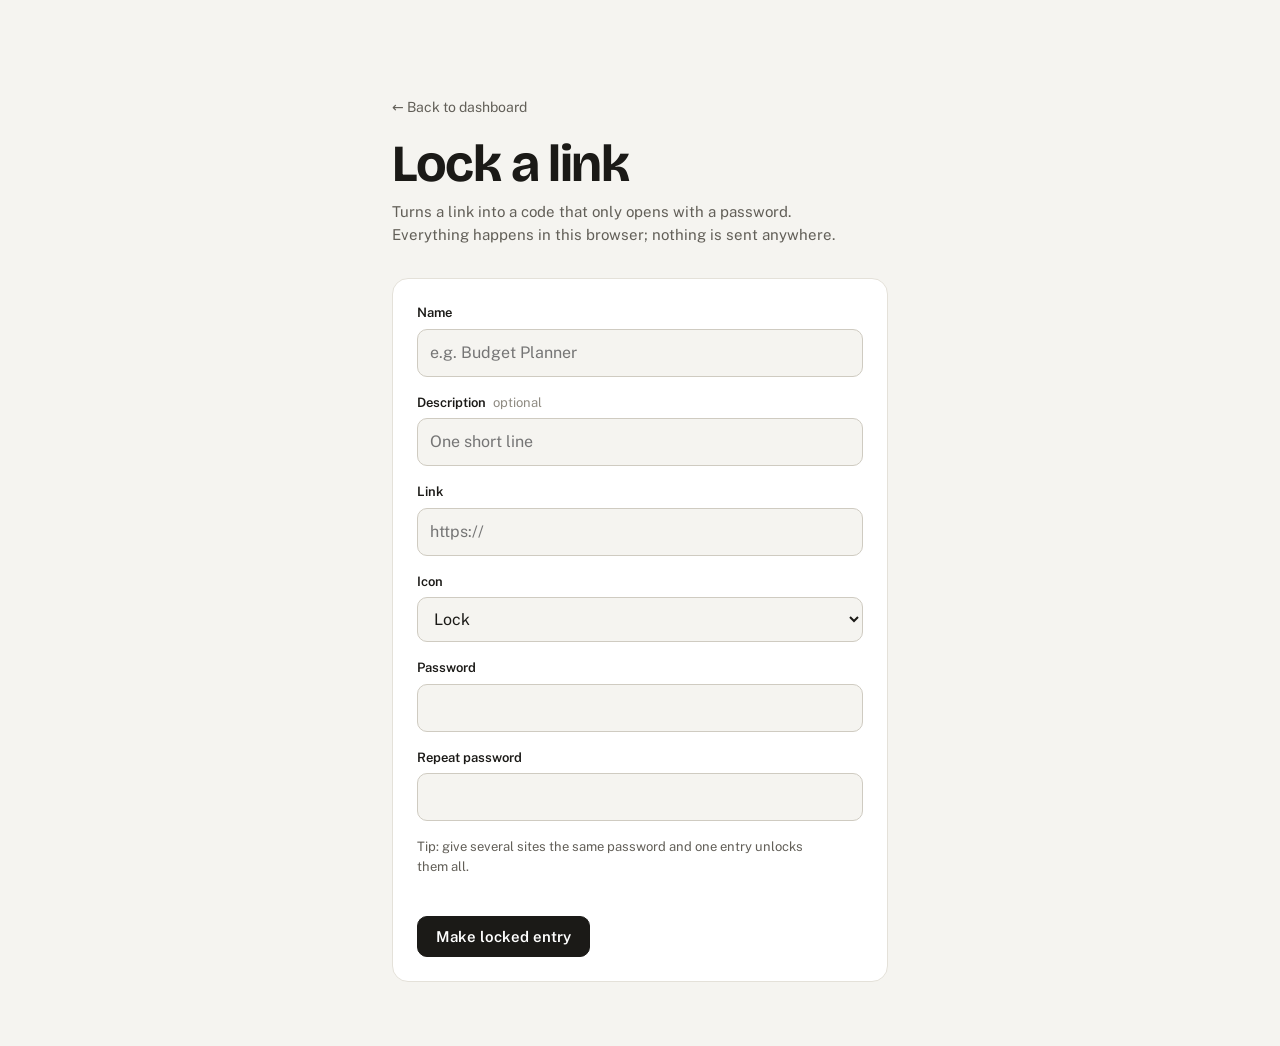
==== lock.html @ 9c4c668e "Add launchpad dashboard Links to Card Picker and Travel Tracker, with support for password-locked en" ====
<!doctype html>
<html lang="en">
<head>
<meta charset="utf-8">
<meta name="viewport" content="width=device-width, initial-scale=1, viewport-fit=cover">
<meta name="robots" content="noindex, nofollow">
<title>Lock a Link</title>
<link rel="preconnect" href="https://fonts.googleapis.com">
<link rel="preconnect" href="https://fonts.gstatic.com" crossorigin>
<link rel="stylesheet" href="https://fonts.googleapis.com/css2?family=Bricolage+Grotesque:opsz,wght@12..96,600;12..96,700&family=Public+Sans:wght@400;500;600&family=JetBrains+Mono:wght@500&display=swap">
<link rel="stylesheet" href="style.css">
<script src="shared.js"></script>
</head>
<body>
<main class="wrap narrow">
  <header class="masthead">
    <a class="back" href="./">&larr; Back to dashboard</a>
    <h1>Lock a link</h1>
    <p class="sub">Turns a link into a code that only opens with a password. Everything happens in this browser; nothing is sent anywhere.</p>
  </header>

  <form id="form" class="panel" novalidate>
    <div class="field">
      <label for="name">Name</label>
      <input id="name" required placeholder="e.g. Budget Planner">
    </div>
    <div class="field">
      <label for="desc">Description <span class="opt">optional</span></label>
      <input id="desc" placeholder="One short line">
    </div>
    <div class="field">
      <label for="url">Link</label>
      <input id="url" type="url" required placeholder="https://">
    </div>
    <div class="field">
      <label for="icon">Icon</label>
      <select id="icon"></select>
    </div>
    <div class="field">
      <label for="pw">Password</label>
      <input id="pw" type="password" required autocomplete="new-password">
    </div>
    <div class="field">
      <label for="pw2">Repeat password</label>
      <input id="pw2" type="password" required autocomplete="new-password">
    </div>
    <p class="sub" style="font-size:13px">Tip: give several sites the same password and one entry unlocks them all.</p>
    <p class="error" id="error" role="alert"></p>
    <button type="submit" class="btn" id="make">Make locked entry</button>
  </form>

  <section id="out" class="panel" hidden>
    <h2>Paste this into sites.js</h2>
    <p class="sub">Add it inside the <code>sites: [ … ]</code> list, then publish the change.</p>
    <pre><code id="snippet"></code></pre>
    <button type="button" class="btn secondary" id="copy">Copy</button>
  </section>
</main>

<script>
const $ = (id) => document.getElementById(id);

for (const name of Object.keys(ICON_COLORS)) {
  $("icon").add(new Option(name[0].toUpperCase() + name.slice(1), name, name === "lock", name === "lock"));
}

$("form").addEventListener("submit", async (e) => {
  e.preventDefault();
  const error = $("error");
  const name = $("name").value.trim();
  const url = $("url").value.trim();
  const pw = $("pw").value;
  error.textContent = "";

  if (!name) return (error.textContent = "Give the site a name.");
  try {
    if (!/^https?:$/.test(new URL(url).protocol)) throw 0;
  } catch {
    return (error.textContent = "Enter the full link, starting with https://");
  }
  if (pw.length < 8) return (error.textContent = "Use a password of at least 8 characters.");
  if (pw !== $("pw2").value) return (error.textContent = "The two passwords don't match.");

  $("make").disabled = true;
  $("make").textContent = "Locking…";
  const code = await Vault.lock(url, pw);
  const check = await Vault.unlock(code, pw); // make sure it opens again before showing it
  $("make").disabled = false;
  $("make").textContent = "Make locked entry";
  if (check !== url) return (error.textContent = "Something went wrong. Please try again.");

  const entry = { name, description: $("desc").value.trim() || undefined, icon: $("icon").value, locked: code };
  const lines = Object.entries(entry)
    .filter(([, v]) => v !== undefined)
    .map(([k, v]) => `  ${k}: ${JSON.stringify(v)},`);
  $("snippet").textContent = `{\n${lines.join("\n")}\n},`;
  $("out").hidden = false;
  $("out").scrollIntoView({ behavior: "smooth", block: "start" });
});

$("copy").addEventListener("click", async () => {
  try {
    await navigator.clipboard.writeText($("snippet").textContent);
    $("copy").textContent = "Copied";
  } catch {
    $("copy").textContent = "Select the text above to copy";
  }
  setTimeout(() => ($("copy").textContent = "Copy"), 2000);
});
</script>
</body>
</html>
---- style.css ----
:root {
  --bg: #f5f4f0;
  --surface: #ffffff;
  --surface-2: #faf9f6;
  --text: #1b1a17;
  --muted: #625f58;
  --faint: #8f8b82;
  --border: #e4e1d9;
  --border-strong: #cfcbc1;
  --focus: #2f6fde;
  --danger: #c2412d;
  --btn-bg: #1b1a17;
  --btn-text: #ffffff;
  --shadow: 0 1px 2px rgba(20, 18, 12, .04), 0 12px 28px -14px rgba(20, 18, 12, .22);

  --teal: #0f8a72;   --teal-bg: #e1f3ee;
  --blue: #2f6fde;   --blue-bg: #e5eefc;
  --amber: #a86400;  --amber-bg: #fbefd9;
  --violet: #6d45d4; --violet-bg: #eee8fb;
  --rose: #c13a5b;   --rose-bg: #fbe5eb;
  --slate: #4e5a6b;  --slate-bg: #e8ebef;
  color-scheme: light;
}

@media (prefers-color-scheme: dark) {
  :root {
    --bg: #121211;
    --surface: #1b1b19;
    --surface-2: #222220;
    --text: #f1efe9;
    --muted: #a7a399;
    --faint: #7f7b72;
    --border: #2c2b28;
    --border-strong: #3d3c38;
    --focus: #7aa7ff;
    --danger: #ff8a72;
    --btn-bg: #f1efe9;
    --btn-text: #121211;
    --shadow: 0 1px 2px rgba(0, 0, 0, .3), 0 14px 32px -14px rgba(0, 0, 0, .7);

    --teal: #4fd1b0;   --teal-bg: #133029;
    --blue: #7aa7ff;   --blue-bg: #18243d;
    --amber: #f0b14a;  --amber-bg: #33260f;
    --violet: #b39aff; --violet-bg: #251d3d;
    --rose: #f27a97;   --rose-bg: #3a1b24;
    --slate: #aab5c5;  --slate-bg: #24282f;
    color-scheme: dark;
  }
}

* { box-sizing: border-box; }

body {
  margin: 0;
  min-height: 100vh;
  background: var(--bg);
  color: var(--text);
  font: 400 15px/1.5 "Public Sans", system-ui, -apple-system, "Segoe UI", sans-serif;
  -webkit-font-smoothing: antialiased;
}

.wrap { max-width: 920px; margin: 0 auto; padding: 56px 16px 48px; }
.wrap.narrow { max-width: 560px; }
@media (min-width: 640px) { .wrap { padding: 96px 32px 64px; } }

.masthead h1 {
  font: 700 clamp(36px, 7vw, 52px)/1.02 "Bricolage Grotesque", system-ui, sans-serif;
  letter-spacing: -.025em;
  margin: 0 0 10px;
}
.sub { color: var(--muted); margin: 0; max-width: 52ch; }
.back {
  display: inline-block;
  margin-bottom: 20px;
  color: var(--muted);
  text-decoration: none;
  font-size: 14px;
}
.back:hover { color: var(--text); }

/* Site cards */
.grid {
  list-style: none;
  padding: 0;
  margin: 40px 0 0;
  display: grid;
  gap: 16px;
  grid-template-columns: repeat(auto-fill, minmax(256px, 1fr));
}
.grid li { display: flex; }

.card {
  position: relative;
  display: flex;
  flex-direction: column;
  gap: 16px;
  width: 100%;
  min-height: 196px;
  padding: 20px;
  background: var(--surface);
  border: 1px solid var(--border);
  border-radius: 16px;
  color: inherit;
  font: inherit;
  text-align: left;
  text-decoration: none;
  cursor: pointer;
  transition: transform .16s ease, border-color .16s ease, box-shadow .16s ease;
}
.card:hover { transform: translateY(-2px); border-color: var(--border-strong); box-shadow: var(--shadow); }
.card:focus-visible { outline: 2px solid var(--focus); outline-offset: 3px; }
.card span { display: block; }

.card .icon {
  width: 44px;
  height: 44px;
  border-radius: 12px;
  display: grid;
  place-items: center;
  background: var(--tint-bg);
  color: var(--tint);
}
.card .icon svg { width: 22px; height: 22px; }

.card .name {
  font: 600 19px/1.2 "Bricolage Grotesque", system-ui, sans-serif;
  letter-spacing: -.01em;
}
.card .desc { color: var(--muted); font-size: 14px; margin-top: 4px; }

.card .foot {
  margin-top: auto;
  padding-top: 14px;
  border-top: 1px solid var(--border);
  display: flex;
  align-items: center;
  justify-content: space-between;
  gap: 12px;
  font: 500 12px/1.2 "JetBrains Mono", ui-monospace, monospace;
  color: var(--faint);
}
.card .path { overflow: hidden; text-overflow: ellipsis; white-space: nowrap; }
.card .foot svg { width: 16px; height: 16px; flex: none; transition: transform .16s ease, color .16s ease; }
.card:hover .foot svg { color: var(--text); }
a.card:hover .foot svg { transform: translate(2px, -2px); }

.card .badge {
  position: absolute;
  top: 20px;
  right: 20px;
  display: inline-flex;
  align-items: center;
  gap: 5px;
  padding: 4px 9px 4px 7px;
  border-radius: 999px;
  border: 1px solid var(--border);
  background: var(--surface-2);
  color: var(--muted);
  font: 500 11px/1 "JetBrains Mono", ui-monospace, monospace;
}
.card .badge svg { width: 12px; height: 12px; }

svg { fill: none; stroke: currentColor; stroke-width: 1.75; stroke-linecap: round; stroke-linejoin: round; }

/* Forms and dialog */
dialog {
  width: min(380px, calc(100vw - 32px));
  padding: 24px;
  border: 1px solid var(--border);
  border-radius: 18px;
  background: var(--surface);
  color: var(--text);
  box-shadow: 0 28px 64px -24px rgba(0, 0, 0, .45);
}
dialog::backdrop { background: rgba(15, 14, 10, .45); backdrop-filter: blur(3px); }
dialog h2 { font: 600 22px/1.2 "Bricolage Grotesque", system-ui, sans-serif; margin: 16px 0 6px; }
dialog .sub { font-size: 14px; margin-bottom: 20px; }
.dialog-icon {
  width: 44px; height: 44px; border-radius: 12px;
  display: grid; place-items: center;
  background: var(--amber-bg); color: var(--amber);
}
.dialog-icon svg { width: 22px; height: 22px; }
.shake { animation: shake .32s ease; }
@keyframes shake {
  20%, 60% { transform: translateX(-6px); }
  40%, 80% { transform: translateX(6px); }
}

.panel {
  margin-top: 32px;
  padding: 24px;
  background: var(--surface);
  border: 1px solid var(--border);
  border-radius: 16px;
}
.panel h2 { font: 600 20px/1.2 "Bricolage Grotesque", system-ui, sans-serif; margin: 0 0 6px; }
.field { margin-bottom: 16px; }
label { display: block; font-weight: 600; font-size: 13px; margin-bottom: 6px; }
label .opt { font-weight: 400; color: var(--faint); margin-left: 4px; }
input, select {
  width: 100%;
  padding: 11px 12px;
  font: inherit;
  font-size: 16px;
  color: var(--text);
  background: var(--bg);
  border: 1px solid var(--border-strong);
  border-radius: 10px;
}
input:focus, select:focus { outline: 2px solid var(--focus); outline-offset: 1px; border-color: transparent; }
.error { color: var(--danger); font-size: 13px; min-height: 20px; margin: 8px 0 12px; }

.actions { display: flex; gap: 10px; justify-content: flex-end; }
.btn {
  appearance: none;
  border: 1px solid var(--btn-bg);
  background: var(--btn-bg);
  color: var(--btn-text);
  font: 600 15px/1 "Public Sans", system-ui, sans-serif;
  padding: 12px 18px;
  border-radius: 10px;
  cursor: pointer;
}
.btn:disabled { opacity: .6; cursor: progress; }
.btn.secondary { background: transparent; color: var(--text); border-color: var(--border-strong); }
.btn:focus-visible { outline: 2px solid var(--focus); outline-offset: 2px; }

pre {
  margin: 16px 0;
  padding: 16px;
  overflow-x: auto;
  background: var(--bg);
  border: 1px solid var(--border);
  border-radius: 10px;
  font: 500 12.5px/1.6 "JetBrains Mono", ui-monospace, monospace;
  white-space: pre-wrap;
  word-break: break-all;
}
code { font-family: "JetBrains Mono", ui-monospace, monospace; font-size: .92em; }

@media (prefers-reduced-motion: reduce) {
  .card, .card .foot svg { transition: none; }
  .card:hover, a.card:hover .foot svg { transform: none; }
  .shake { animation: none; }
}
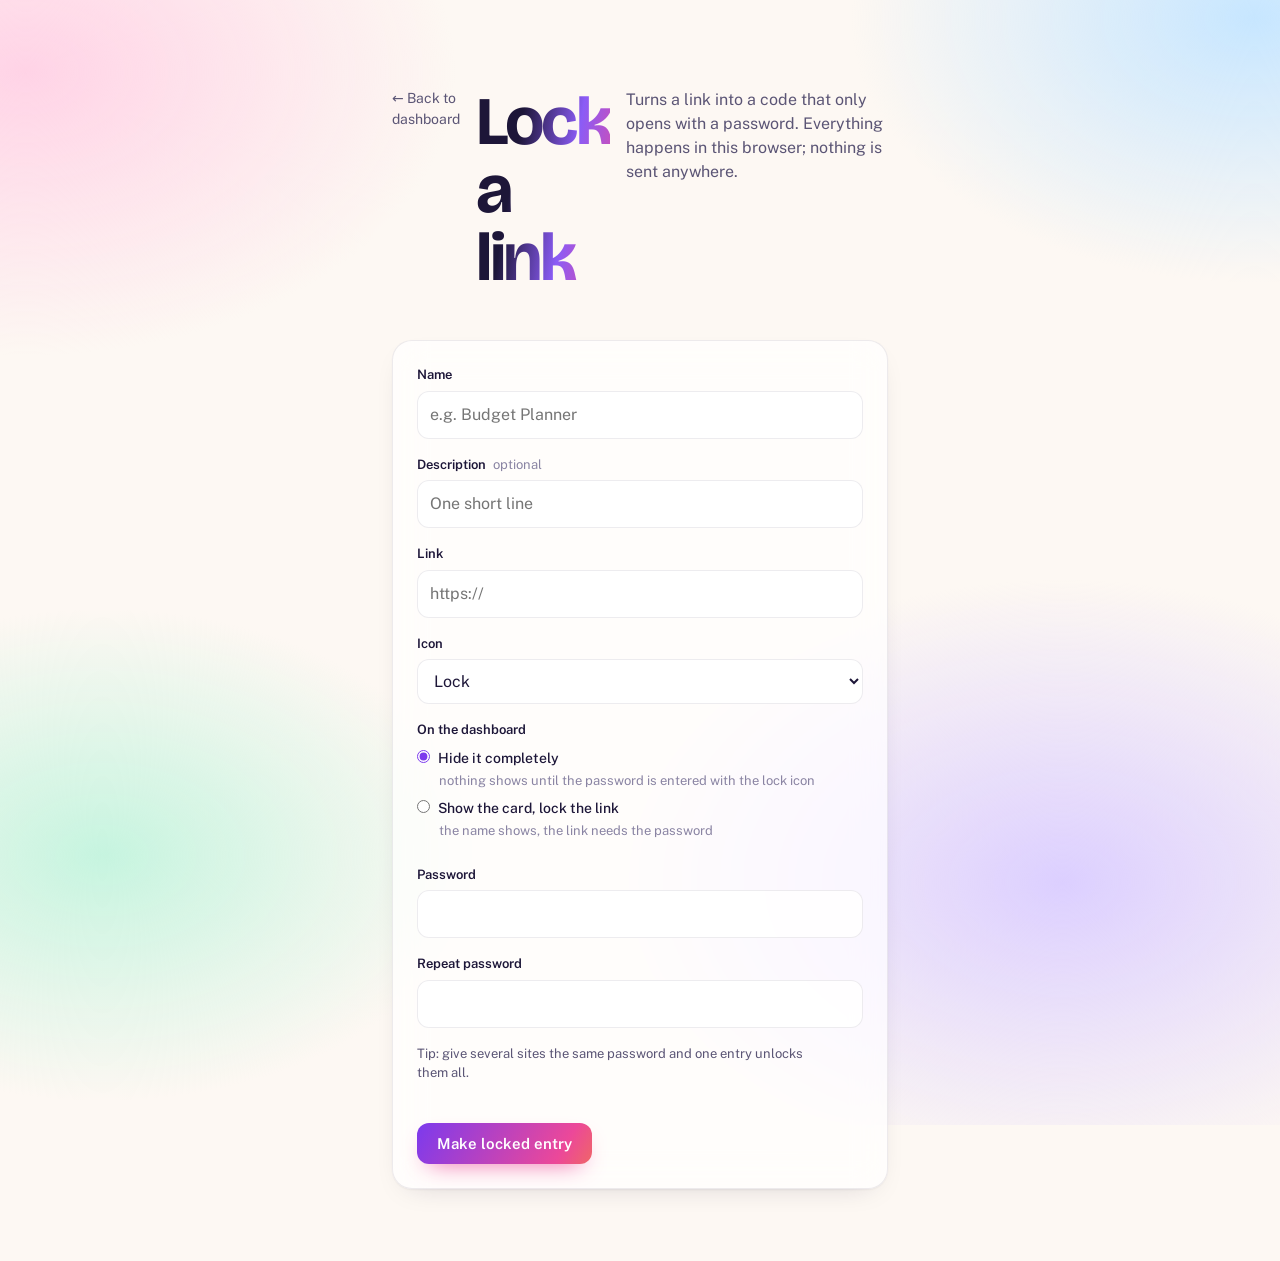
==== commit 44d1ff86: "Livelier theme and hidden links Gradient color glows, colorful card icons, a greeting with today's d" ====
--- a/lock.html
+++ b/lock.html
@@ -36,6 +36,11 @@
       <label for="icon">Icon</label>
       <select id="icon"></select>
     </div>
+    <fieldset class="field choice">
+      <legend>On the dashboard</legend>
+      <label><input type="radio" name="mode" value="hidden" checked> Hide it completely <span class="opt">nothing shows until the password is entered with the lock icon</span></label>
+      <label><input type="radio" name="mode" value="locked"> Show the card, lock the link <span class="opt">the name shows, the link needs the password</span></label>
+    </fieldset>
     <div class="field">
       <label for="pw">Password</label>
       <input id="pw" type="password" required autocomplete="new-password">
@@ -83,13 +88,17 @@
 
   $("make").disabled = true;
   $("make").textContent = "Locking…";
-  const code = await Vault.lock(url, pw);
+  const description = $("desc").value.trim() || undefined;
+  const hide = document.querySelector('input[name="mode"]:checked').value === "hidden";
+  // A hidden entry encrypts everything; a locked one encrypts only the link.
+  const secret = hide ? JSON.stringify({ name, description, url, icon: $("icon").value }) : url;
+  const code = await Vault.lock(secret, pw);
   const check = await Vault.unlock(code, pw); // make sure it opens again before showing it
   $("make").disabled = false;
   $("make").textContent = "Make locked entry";
-  if (check !== url) return (error.textContent = "Something went wrong. Please try again.");
+  if (check !== secret) return (error.textContent = "Something went wrong. Please try again.");
 
-  const entry = { name, description: $("desc").value.trim() || undefined, icon: $("icon").value, locked: code };
+  const entry = hide ? { hidden: code } : { name, description, icon: $("icon").value, locked: code };
   const lines = Object.entries(entry)
     .filter(([, v]) => v !== undefined)
     .map(([k, v]) => `  ${k}: ${JSON.stringify(v)},`);
--- a/style.css
+++ b/style.css
@@ -1,49 +1,56 @@
 :root {
-  --bg: #f5f4f0;
-  --surface: #ffffff;
-  --surface-2: #faf9f6;
-  --text: #1b1a17;
-  --muted: #625f58;
-  --faint: #8f8b82;
-  --border: #e4e1d9;
-  --border-strong: #cfcbc1;
-  --focus: #2f6fde;
-  --danger: #c2412d;
-  --btn-bg: #1b1a17;
-  --btn-text: #ffffff;
-  --shadow: 0 1px 2px rgba(20, 18, 12, .04), 0 12px 28px -14px rgba(20, 18, 12, .22);
-
-  --teal: #0f8a72;   --teal-bg: #e1f3ee;
-  --blue: #2f6fde;   --blue-bg: #e5eefc;
-  --amber: #a86400;  --amber-bg: #fbefd9;
-  --violet: #6d45d4; --violet-bg: #eee8fb;
-  --rose: #c13a5b;   --rose-bg: #fbe5eb;
-  --slate: #4e5a6b;  --slate-bg: #e8ebef;
+  --bg: #fdf8f3;
+  --text: #1d1638;
+  --muted: #5b5575;
+  --faint: #8a84a3;
+  --card: rgba(255, 255, 255, .72);
+  --card-border: rgba(29, 22, 56, .08);
+  --line: rgba(29, 22, 56, .08);
+  --chip: rgba(255, 255, 255, .75);
+  --input-bg: rgba(255, 255, 255, .85);
+  --dialog: #ffffff;
+  --focus: #7c3aed;
+  --danger: #e11d48;
+  --card-shadow: 0 1px 2px rgba(29, 22, 56, .05), 0 10px 30px -18px rgba(29, 22, 56, .25);
+
+  /* Background glows */
+  --blob1: #ffd3e6;
+  --blob2: #c7e6ff;
+  --blob3: #dccfff;
+  --blob4: #c6f4df;
+
+  /* Each color is a two-stop gradient */
+  --teal-1: #10b981;   --teal-2: #06b6d4;
+  --blue-1: #3b82f6;   --blue-2: #6366f1;
+  --amber-1: #f59e0b;  --amber-2: #f97316;
+  --violet-1: #8b5cf6; --violet-2: #d946ef;
+  --rose-1: #f43f5e;   --rose-2: #ec4899;
+  --slate-1: #64748b;  --slate-2: #475569;
+
+  --brand: linear-gradient(120deg, #7c3aed, #ec4899 60%, #f59e0b);
   color-scheme: light;
 }
 
 @media (prefers-color-scheme: dark) {
   :root {
-    --bg: #121211;
-    --surface: #1b1b19;
-    --surface-2: #222220;
-    --text: #f1efe9;
-    --muted: #a7a399;
-    --faint: #7f7b72;
-    --border: #2c2b28;
-    --border-strong: #3d3c38;
-    --focus: #7aa7ff;
-    --danger: #ff8a72;
-    --btn-bg: #f1efe9;
-    --btn-text: #121211;
-    --shadow: 0 1px 2px rgba(0, 0, 0, .3), 0 14px 32px -14px rgba(0, 0, 0, .7);
-
-    --teal: #4fd1b0;   --teal-bg: #133029;
-    --blue: #7aa7ff;   --blue-bg: #18243d;
-    --amber: #f0b14a;  --amber-bg: #33260f;
-    --violet: #b39aff; --violet-bg: #251d3d;
-    --rose: #f27a97;   --rose-bg: #3a1b24;
-    --slate: #aab5c5;  --slate-bg: #24282f;
+    --bg: #0d0a1c;
+    --text: #f4f2ff;
+    --muted: #b3add0;
+    --faint: #847e9f;
+    --card: rgba(255, 255, 255, .055);
+    --card-border: rgba(255, 255, 255, .09);
+    --line: rgba(255, 255, 255, .08);
+    --chip: rgba(255, 255, 255, .07);
+    --input-bg: rgba(255, 255, 255, .06);
+    --dialog: #1a1630;
+    --focus: #a78bfa;
+    --danger: #fb7185;
+    --card-shadow: 0 1px 2px rgba(0, 0, 0, .3);
+
+    --blob1: rgba(124, 58, 237, .42);
+    --blob2: rgba(6, 182, 212, .26);
+    --blob3: rgba(236, 72, 153, .30);
+    --blob4: rgba(16, 185, 129, .20);
     color-scheme: dark;
   }
 }
@@ -59,16 +66,70 @@
   -webkit-font-smoothing: antialiased;
 }
 
-.wrap { max-width: 920px; margin: 0 auto; padding: 56px 16px 48px; }
+/* Slowly drifting color glows behind everything */
+body::before {
+  content: "";
+  position: fixed;
+  inset: -25%;
+  z-index: -1;
+  pointer-events: none;
+  background:
+    radial-gradient(32% 30% at 18% 22%, var(--blob1), transparent 70%),
+    radial-gradient(30% 28% at 82% 18%, var(--blob2), transparent 70%),
+    radial-gradient(34% 32% at 72% 82%, var(--blob3), transparent 70%),
+    radial-gradient(28% 26% at 22% 80%, var(--blob4), transparent 70%);
+  animation: drift 28s ease-in-out infinite alternate;
+}
+@keyframes drift {
+  50% { transform: translate3d(3%, -2%, 0) rotate(6deg) scale(1.04); }
+  100% { transform: translate3d(-3%, 2%, 0) rotate(-4deg) scale(1.02); }
+}
+
+.wrap { max-width: 960px; margin: 0 auto; padding: 48px 16px 56px; }
 .wrap.narrow { max-width: 560px; }
-@media (min-width: 640px) { .wrap { padding: 96px 32px 64px; } }
-
+@media (min-width: 640px) { .wrap { padding: 88px 32px 72px; } }
+
+/* Header */
+.masthead { display: flex; align-items: flex-start; justify-content: space-between; gap: 16px; }
+.eyebrow {
+  display: inline-flex;
+  align-items: center;
+  gap: 8px;
+  margin: 0 0 18px;
+  padding: 6px 12px 6px 10px;
+  border-radius: 999px;
+  background: var(--chip);
+  border: 1px solid var(--card-border);
+  backdrop-filter: blur(12px);
+  -webkit-backdrop-filter: blur(12px);
+  font-size: 13px;
+  font-weight: 500;
+  color: var(--muted);
+}
+.eyebrow::before {
+  content: "";
+  width: 8px;
+  height: 8px;
+  border-radius: 50%;
+  background: var(--brand);
+  box-shadow: 0 0 0 0 rgba(236, 72, 153, .5);
+  animation: pulse 2.4s ease-out infinite;
+}
+@keyframes pulse {
+  70% { box-shadow: 0 0 0 7px rgba(236, 72, 153, 0); }
+  100% { box-shadow: 0 0 0 0 rgba(236, 72, 153, 0); }
+}
 .masthead h1 {
-  font: 700 clamp(36px, 7vw, 52px)/1.02 "Bricolage Grotesque", system-ui, sans-serif;
-  letter-spacing: -.025em;
-  margin: 0 0 10px;
-}
-.sub { color: var(--muted); margin: 0; max-width: 52ch; }
+  font: 700 clamp(42px, 9vw, 68px)/1 "Bricolage Grotesque", system-ui, sans-serif;
+  letter-spacing: -.035em;
+  margin: 0 0 12px;
+  padding-bottom: .06em;
+  background: linear-gradient(100deg, var(--text) 30%, var(--violet-1) 65%, var(--rose-2));
+  -webkit-background-clip: text;
+  background-clip: text;
+  color: transparent;
+}
+.sub { color: var(--muted); margin: 0; max-width: 52ch; font-size: 16px; }
 .back {
   display: inline-block;
   margin-bottom: 20px;
@@ -78,60 +139,108 @@
 }
 .back:hover { color: var(--text); }
 
+/* Small lock button that shows hidden links */
+.reveal {
+  flex: none;
+  width: 44px;
+  height: 44px;
+  display: grid;
+  place-items: center;
+  padding: 0;
+  border: 1px solid var(--card-border);
+  border-radius: 999px;
+  background: var(--chip);
+  backdrop-filter: blur(12px);
+  -webkit-backdrop-filter: blur(12px);
+  color: var(--muted);
+  cursor: pointer;
+  transition: color .2s ease, transform .2s ease, box-shadow .2s ease;
+}
+.reveal[hidden] { display: none; }
+.reveal:hover { color: var(--text); transform: rotate(-8deg) scale(1.06); }
+.reveal[aria-pressed="true"] {
+  color: #fff;
+  border-color: transparent;
+  background: linear-gradient(135deg, var(--amber-1), var(--amber-2));
+  box-shadow: 0 8px 20px -8px var(--amber-2);
+}
+.reveal:focus-visible { outline: 2px solid var(--focus); outline-offset: 3px; }
+.reveal svg { width: 19px; height: 19px; }
+
 /* Site cards */
 .grid {
   list-style: none;
   padding: 0;
-  margin: 40px 0 0;
+  margin: 44px 0 0;
   display: grid;
-  gap: 16px;
-  grid-template-columns: repeat(auto-fill, minmax(256px, 1fr));
-}
-.grid li { display: flex; }
+  gap: 18px;
+  grid-template-columns: repeat(auto-fill, minmax(260px, 1fr));
+}
+.grid li {
+  display: flex;
+  animation: rise .55s cubic-bezier(.2, .8, .2, 1) both;
+  animation-delay: calc(var(--i, 0) * 70ms);
+}
+@keyframes rise {
+  from { opacity: 0; transform: translateY(14px) scale(.98); }
+}
 
 .card {
   position: relative;
+  overflow: hidden;
   display: flex;
   flex-direction: column;
   gap: 16px;
   width: 100%;
-  min-height: 196px;
-  padding: 20px;
-  background: var(--surface);
-  border: 1px solid var(--border);
-  border-radius: 16px;
+  min-height: 210px;
+  padding: 22px;
+  background:
+    radial-gradient(120% 90% at 100% 0%, color-mix(in srgb, var(--c1) 16%, transparent), transparent 60%),
+    var(--card);
+  border: 1px solid var(--card-border);
+  border-radius: 20px;
+  box-shadow: var(--card-shadow);
+  backdrop-filter: blur(16px) saturate(140%);
+  -webkit-backdrop-filter: blur(16px) saturate(140%);
   color: inherit;
   font: inherit;
   text-align: left;
   text-decoration: none;
   cursor: pointer;
-  transition: transform .16s ease, border-color .16s ease, box-shadow .16s ease;
-}
-.card:hover { transform: translateY(-2px); border-color: var(--border-strong); box-shadow: var(--shadow); }
+  transition: transform .22s cubic-bezier(.2, .8, .2, 1), box-shadow .22s ease, border-color .22s ease;
+}
+.card:hover {
+  transform: translateY(-5px);
+  border-color: color-mix(in srgb, var(--c1) 40%, transparent);
+  box-shadow: 0 22px 44px -22px color-mix(in srgb, var(--c1) 75%, transparent);
+}
 .card:focus-visible { outline: 2px solid var(--focus); outline-offset: 3px; }
 .card span { display: block; }
 
 .card .icon {
-  width: 44px;
-  height: 44px;
-  border-radius: 12px;
+  width: 52px;
+  height: 52px;
+  border-radius: 15px;
   display: grid;
   place-items: center;
-  background: var(--tint-bg);
-  color: var(--tint);
-}
-.card .icon svg { width: 22px; height: 22px; }
+  background: linear-gradient(135deg, var(--c1), var(--c2));
+  color: #fff;
+  box-shadow: 0 10px 22px -10px var(--c2);
+  transition: transform .3s cubic-bezier(.3, 1.6, .5, 1);
+}
+.card:hover .icon { transform: rotate(-8deg) scale(1.08); }
+.card .icon svg { width: 25px; height: 25px; stroke-width: 1.9; }
 
 .card .name {
-  font: 600 19px/1.2 "Bricolage Grotesque", system-ui, sans-serif;
-  letter-spacing: -.01em;
-}
-.card .desc { color: var(--muted); font-size: 14px; margin-top: 4px; }
+  font: 700 21px/1.2 "Bricolage Grotesque", system-ui, sans-serif;
+  letter-spacing: -.015em;
+}
+.card .desc { color: var(--muted); font-size: 14.5px; margin-top: 5px; }
 
 .card .foot {
   margin-top: auto;
   padding-top: 14px;
-  border-top: 1px solid var(--border);
+  border-top: 1px solid var(--line);
   display: flex;
   align-items: center;
   justify-content: space-between;
@@ -140,73 +249,96 @@
   color: var(--faint);
 }
 .card .path { overflow: hidden; text-overflow: ellipsis; white-space: nowrap; }
-.card .foot svg { width: 16px; height: 16px; flex: none; transition: transform .16s ease, color .16s ease; }
-.card:hover .foot svg { color: var(--text); }
-a.card:hover .foot svg { transform: translate(2px, -2px); }
+.card .go {
+  flex: none;
+  width: 32px;
+  height: 32px;
+  border-radius: 50%;
+  display: grid;
+  place-items: center;
+  background: color-mix(in srgb, var(--c1) 14%, transparent);
+  color: var(--c1);
+  transition: background .2s ease, color .2s ease, transform .2s ease;
+}
+.card .go svg { width: 16px; height: 16px; stroke-width: 2.2; }
+.card:hover .go { background: linear-gradient(135deg, var(--c1), var(--c2)); color: #fff; }
+a.card:hover .go { transform: translate(2px, -2px); }
 
 .card .badge {
   position: absolute;
-  top: 20px;
-  right: 20px;
+  top: 22px;
+  right: 22px;
   display: inline-flex;
   align-items: center;
   gap: 5px;
-  padding: 4px 9px 4px 7px;
+  padding: 5px 10px 5px 8px;
   border-radius: 999px;
-  border: 1px solid var(--border);
-  background: var(--surface-2);
-  color: var(--muted);
-  font: 500 11px/1 "JetBrains Mono", ui-monospace, monospace;
-}
-.card .badge svg { width: 12px; height: 12px; }
+  background: color-mix(in srgb, var(--c1) 14%, transparent);
+  color: var(--c1);
+  font: 600 11px/1 "JetBrains Mono", ui-monospace, monospace;
+}
+.card .badge svg { width: 12px; height: 12px; stroke-width: 2.2; }
 
 svg { fill: none; stroke: currentColor; stroke-width: 1.75; stroke-linecap: round; stroke-linejoin: round; }
 
-/* Forms and dialog */
+/* Dialog */
 dialog {
-  width: min(380px, calc(100vw - 32px));
-  padding: 24px;
-  border: 1px solid var(--border);
-  border-radius: 18px;
-  background: var(--surface);
+  width: min(390px, calc(100vw - 32px));
+  padding: 26px;
+  border: 1px solid var(--card-border);
+  border-radius: 22px;
+  background: var(--dialog);
   color: var(--text);
-  box-shadow: 0 28px 64px -24px rgba(0, 0, 0, .45);
-}
-dialog::backdrop { background: rgba(15, 14, 10, .45); backdrop-filter: blur(3px); }
-dialog h2 { font: 600 22px/1.2 "Bricolage Grotesque", system-ui, sans-serif; margin: 16px 0 6px; }
+  box-shadow: 0 30px 70px -24px rgba(13, 10, 28, .55);
+}
+dialog[open] { animation: pop .25s cubic-bezier(.2, .9, .3, 1.2); }
+@keyframes pop { from { opacity: 0; transform: translateY(8px) scale(.96); } }
+dialog::backdrop { background: rgba(13, 10, 28, .45); backdrop-filter: blur(4px); }
+dialog h2 { font: 700 23px/1.2 "Bricolage Grotesque", system-ui, sans-serif; margin: 16px 0 6px; }
 dialog .sub { font-size: 14px; margin-bottom: 20px; }
 .dialog-icon {
-  width: 44px; height: 44px; border-radius: 12px;
+  width: 48px; height: 48px; border-radius: 14px;
   display: grid; place-items: center;
-  background: var(--amber-bg); color: var(--amber);
-}
-.dialog-icon svg { width: 22px; height: 22px; }
+  background: linear-gradient(135deg, var(--amber-1), var(--rose-2));
+  color: #fff;
+  box-shadow: 0 10px 22px -10px var(--rose-2);
+}
+.dialog-icon svg { width: 23px; height: 23px; stroke-width: 1.9; }
 .shake { animation: shake .32s ease; }
 @keyframes shake {
   20%, 60% { transform: translateX(-6px); }
   40%, 80% { transform: translateX(6px); }
 }
 
+/* Forms (lock page) */
 .panel {
   margin-top: 32px;
   padding: 24px;
-  background: var(--surface);
-  border: 1px solid var(--border);
-  border-radius: 16px;
-}
-.panel h2 { font: 600 20px/1.2 "Bricolage Grotesque", system-ui, sans-serif; margin: 0 0 6px; }
+  background: var(--card);
+  border: 1px solid var(--card-border);
+  border-radius: 20px;
+  box-shadow: var(--card-shadow);
+  backdrop-filter: blur(16px) saturate(140%);
+  -webkit-backdrop-filter: blur(16px) saturate(140%);
+}
+.panel h2 { font: 700 21px/1.2 "Bricolage Grotesque", system-ui, sans-serif; margin: 0 0 6px; }
 .field { margin-bottom: 16px; }
 label { display: block; font-weight: 600; font-size: 13px; margin-bottom: 6px; }
 label .opt { font-weight: 400; color: var(--faint); margin-left: 4px; }
+.choice { border: 0; padding: 0; margin: 0 0 16px; }
+.choice legend { font-weight: 600; font-size: 13px; margin-bottom: 8px; padding: 0; }
+.choice label { display: flex; flex-wrap: wrap; align-items: baseline; gap: 2px 8px; font-weight: 500; font-size: 14px; margin-bottom: 8px; cursor: pointer; }
+.choice input { width: auto; margin: 0; accent-color: var(--focus); }
+.choice .opt { flex-basis: 100%; margin: 0 0 0 22px; font-size: 13px; }
 input, select {
   width: 100%;
   padding: 11px 12px;
   font: inherit;
   font-size: 16px;
   color: var(--text);
-  background: var(--bg);
-  border: 1px solid var(--border-strong);
-  border-radius: 10px;
+  background: var(--input-bg);
+  border: 1px solid var(--line);
+  border-radius: 12px;
 }
 input:focus, select:focus { outline: 2px solid var(--focus); outline-offset: 1px; border-color: transparent; }
 .error { color: var(--danger); font-size: 13px; min-height: 20px; margin: 8px 0 12px; }
@@ -214,25 +346,30 @@
 .actions { display: flex; gap: 10px; justify-content: flex-end; }
 .btn {
   appearance: none;
-  border: 1px solid var(--btn-bg);
-  background: var(--btn-bg);
-  color: var(--btn-text);
+  border: 0;
+  background: var(--brand);
+  background-size: 140% 100%;
+  color: #fff;
   font: 600 15px/1 "Public Sans", system-ui, sans-serif;
-  padding: 12px 18px;
-  border-radius: 10px;
+  padding: 13px 20px;
+  border-radius: 12px;
   cursor: pointer;
-}
+  box-shadow: 0 10px 24px -12px #ec4899;
+  transition: background-position .3s ease, transform .15s ease;
+}
+.btn:hover { background-position: 100% 0; }
+.btn:active { transform: scale(.97); }
 .btn:disabled { opacity: .6; cursor: progress; }
-.btn.secondary { background: transparent; color: var(--text); border-color: var(--border-strong); }
+.btn.secondary { background: var(--chip); color: var(--text); border: 1px solid var(--line); box-shadow: none; }
 .btn:focus-visible { outline: 2px solid var(--focus); outline-offset: 2px; }
 
 pre {
   margin: 16px 0;
   padding: 16px;
   overflow-x: auto;
-  background: var(--bg);
-  border: 1px solid var(--border);
-  border-radius: 10px;
+  background: var(--input-bg);
+  border: 1px solid var(--line);
+  border-radius: 12px;
   font: 500 12.5px/1.6 "JetBrains Mono", ui-monospace, monospace;
   white-space: pre-wrap;
   word-break: break-all;
@@ -240,7 +377,5 @@
 code { font-family: "JetBrains Mono", ui-monospace, monospace; font-size: .92em; }
 
 @media (prefers-reduced-motion: reduce) {
-  .card, .card .foot svg { transition: none; }
-  .card:hover, a.card:hover .foot svg { transform: none; }
-  .shake { animation: none; }
-}
+  *, *::before { animation: none !important; transition: none !important; }
+}
